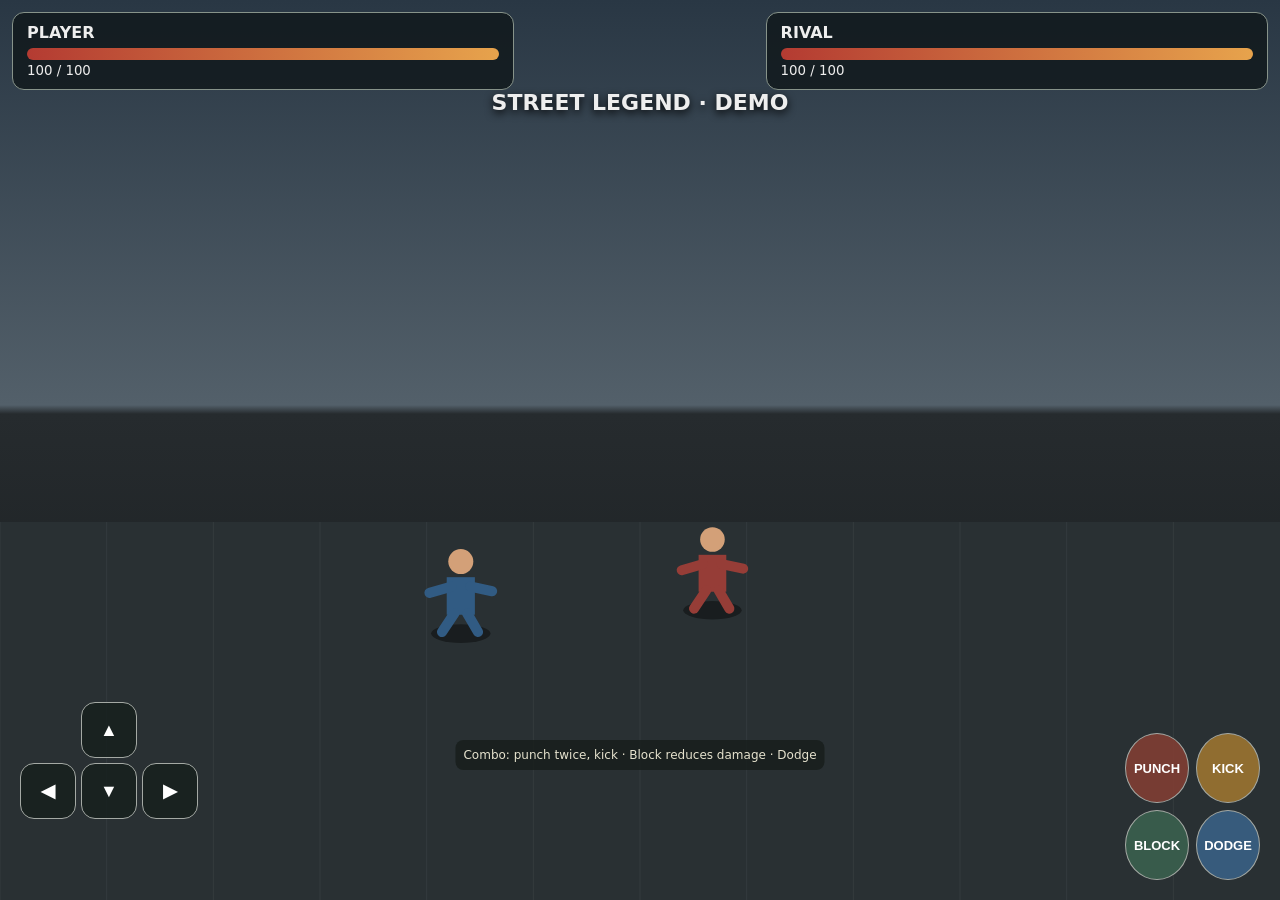
==== fighting-tiger-prototype/index.html @ 5a215678 "Expand combat with combos, block and dodge mechanics" ====
<!DOCTYPE html>
<html lang="en"><head><meta charset="utf-8"><meta name="viewport" content="width=device-width,initial-scale=1,maximum-scale=1,user-scalable=no"><title>Street Legend — Combat Prototype</title>
<style>
*{box-sizing:border-box}body{margin:0;background:#101315;color:#eee;font-family:system-ui;overflow:hidden}canvas{display:block;width:100vw;height:100vh;background:linear-gradient(#293744 0%,#53606a 45%,#262b2e 46%,#15191b 100%)}.hud{position:fixed;top:12px;left:12px;right:12px;display:flex;justify-content:space-between;gap:10px}.panel{background:#101719cc;border:1px solid #87938a;border-radius:12px;padding:10px 14px;min-width:40%}.bar{height:12px;background:#42494a;border-radius:9px;margin-top:6px;overflow:hidden}.fill{height:100%;background:linear-gradient(90deg,#b43b32,#e7a34c);width:100%;transition:width .2s}.controls{position:fixed;bottom:20px;left:0;right:0;display:flex;justify-content:space-between;padding:0 20px;align-items:end}.pad{display:grid;grid-template-columns:56px 56px 56px;grid-template-rows:56px 56px 56px;gap:5px}.btn{border:1px solid #a4a9a4;border-radius:14px;background:#17201ed9;color:white;font-weight:bold;font-size:18px;touch-action:none}.pad .up{grid-column:2}.pad .left{grid-column:1;grid-row:2}.pad .down{grid-column:2;grid-row:2}.pad .right{grid-column:3;grid-row:2}.actions{display:grid;grid-template-columns:64px 64px;gap:7px}.actions button{height:70px;border-radius:50%;background:#803e34e8;font-size:13px}.actions .kick{background:#9c7431e8}.note{position:fixed;bottom:130px;left:50%;transform:translateX(-50%);font-size:12px;color:#e6e2ce;background:#171d1bcc;padding:8px;border-radius:8px;white-space:nowrap}.title{position:fixed;top:90px;left:50%;transform:translateX(-50%);font-size:22px;font-weight:900;text-shadow:0 3px 8px #000}
</style></head><body><canvas id="c"></canvas><div class="hud"><div class="panel"><b>PLAYER</b><div class="bar"><div id="hp" class="fill"></div></div><small id="hptext">100 / 100</small></div><div class="panel"><b>RIVAL</b><div class="bar"><div id="ehp" class="fill"></div></div><small id="ehptext">100 / 100</small></div></div><div class="title" id="title">STREET LEGEND · DEMO</div><div class="controls"><div class="pad"><button class="btn up" data-m="up">▲</button><button class="btn left" data-m="left">◀</button><button class="btn down" data-m="down">▼</button><button class="btn right" data-m="right">▶</button></div><div class="actions"><button class="btn" id="punch">PUNCH</button><button class="btn kick" id="kick">KICK</button><button class="btn" id="block" style="background:#385b4b">BLOCK</button><button class="btn" id="dodge" style="background:#375b7c">DODGE</button></div></div><div class="note">Combo: punch twice, kick · Block reduces damage · Dodge</div>
<script>
const c=document.querySelector('#c'),ctx=c.getContext('2d');function resize(){c.width=innerWidth*devicePixelRatio;c.height=innerHeight*devicePixelRatio;ctx.setTransform(devicePixelRatio,0,0,devicePixelRatio,0,0)}resize();onresize=resize;
let player={x:0.36,y:0.65,hp:100,attack:0},enemy={x:0.64,y:0.58,hp:100,attack:0},keys={},flash=0,won=false;
function fighter(x,y,color,attack){let px=x*innerWidth,py=y*innerHeight,s=70+(y-.5)*55;ctx.save();ctx.translate(px,py);if(attack)ctx.rotate(attack*.12);ctx.fillStyle='#0006';ctx.beginPath();ctx.ellipse(0,s*.62,s*.38,s*.12,0,0,Math.PI*2);ctx.fill();ctx.fillStyle=color;ctx.fillRect(-s*.18,-s*.1,s*.36,s*.48);ctx.fillStyle='#d3a078';ctx.beginPath();ctx.arc(0,-s*.3,s*.16,0,Math.PI*2);ctx.fill();ctx.strokeStyle=color;ctx.lineWidth=s*.13;ctx.lineCap='round';ctx.beginPath();ctx.moveTo(-s*.12,s*.02);ctx.lineTo(-s*.4,s*.1+attack*4);ctx.moveTo(s*.12,s*.02);ctx.lineTo(s*.4,s*.08-attack*4);ctx.moveTo(-s*.08,s*.36);ctx.lineTo(-s*.24,s*.6);ctx.moveTo(s*.08,s*.36);ctx.lineTo(s*.22,s*.6);ctx.stroke();ctx.restore()}
function draw(){ctx.clearRect(0,0,innerWidth,innerHeight);let ground=innerHeight*.58;ctx.fillStyle='#293033';ctx.fillRect(0,ground,innerWidth,innerHeight-ground);for(let i=0;i<12;i++){ctx.strokeStyle='#343b3e';ctx.beginPath();ctx.moveTo(i*innerWidth/12,ground);ctx.lineTo(i*innerWidth/12,innerHeight);ctx.stroke()}fighter(player.x,player.y,'#315b83',player.attack);fighter(enemy.x,enemy.y,'#963d37',enemy.attack);if(flash){ctx.fillStyle='#fff4';ctx.fillRect(0,0,innerWidth,innerHeight);flash--}requestAnimationFrame(draw)}draw();
function update(){let sp=.005;for(let k in keys)if(keys[k]){if(k==='up')player.y-=sp;if(k==='down')player.y+=sp;if(k==='left')player.x-=sp;if(k==='right')player.x+=sp}player.x=Math.max(.1,Math.min(.9,player.x));player.y=Math.max(.45,Math.min(.85,player.y));if(enemy.hp>0){let dx=player.x-enemy.x,dy=player.y-enemy.y;enemy.x+=Math.sign(dx)*.0014;enemy.y+=Math.sign(dy)*.0008;if(Math.abs(dx)<.1&&Math.abs(dy)<.1&&Math.random()<.008){player.hp=Math.max(0,player.hp-4);flash=4;hud()}}hud();setTimeout(update,30)}update();
function hud(){document.querySelector('#hp').style.width=player.hp+'%';document.querySelector('#ehp').style.width=enemy.hp+'%';document.querySelector('#hptext').textContent=player.hp+' / 100';document.querySelector('#ehptext').textContent=enemy.hp+' / 100';if(enemy.hp<=0&&!won){won=true;document.querySelector('#title').textContent='VICTORY! · RIVAL DEFEATED';}if(player.hp<=0)document.querySelector('#title').textContent='DEFEATED · TAP TO RESTART'}
document.querySelectorAll('[data-m]').forEach(b=>{let m=b.dataset.m;b.onpointerdown=e=>{e.preventDefault();keys[m]=true};b.onpointerup=b.onpointerleave=()=>keys[m]=false});
function hit(type){if(won||player.hp<=0)return;let dx=player.x-enemy.x,dy=player.y-enemy.y;if(Math.abs(dx)<.16&&Math.abs(dy)<.13){enemy.hp=Math.max(0,enemy.hp-(type==='kick'?16:10));enemy.attack=-1;flash=3;setTimeout(()=>enemy.attack=0,180)}player.attack=type==='kick'?2:1;setTimeout(()=>player.attack=0,200);hud()}
document.querySelector('#punch').onclick=()=>hit('punch');document.querySelector('#kick').onclick=()=>hit('kick');document.querySelector('#title').onclick=()=>{if(player.hp<=0||won){player.hp=enemy.hp=100;won=false;document.querySelector('#title').textContent='STREET LEGEND · DEMO';hud()}};

// Combat expansion: defensive actions, combos, and clearer enemy pressure.
let blocking=false, dodging=false, comboCount=0, comboTimer=null;
const blockBtn=document.querySelector('#block'),dodgeBtn=document.querySelector('#dodge');
blockBtn.onpointerdown=e=>{e.preventDefault();blocking=true;blockBtn.style.filter='brightness(1.5)'};
blockBtn.onpointerup=blockBtn.onpointerleave=()=>{blocking=false;blockBtn.style.filter=''};
dodgeBtn.onclick=()=>{if(won||player.hp<=0)return;dodging=true;player.x=Math.max(.08,Math.min(.92,player.x+(player.x<enemy.x?-0.07:0.07)));setTimeout(()=>dodging=false,380)};
const baseHit=hit;
hit=function(type){if(won||player.hp<=0)return;let dx=player.x-enemy.x,dy=player.y-enemy.y;if(Math.abs(dx)<.17&&Math.abs(dy)<.15){comboCount++;clearTimeout(comboTimer);comboTimer=setTimeout(()=>comboCount=0,1000);let damage=(type==='kick'?18:11)+(comboCount>=3?7:0);enemy.hp=Math.max(0,enemy.hp-damage);document.querySelector('#title').textContent=comboCount>=3?'COMBO STRIKE!':'STREET LEGEND · DEMO';enemy.attack=-1;flash=3;setTimeout(()=>enemy.attack=0,180)}player.attack=type==='kick'?2:1;setTimeout(()=>player.attack=0,200);hud()};
update=function(){let sp=.005;for(let k in keys)if(keys[k]){if(k==='up')player.y-=sp;if(k==='down')player.y+=sp;if(k==='left')player.x-=sp;if(k==='right')player.x+=sp}player.x=Math.max(.08,Math.min(.92,player.x));player.y=Math.max(.45,Math.min(.85,player.y));if(enemy.hp>0&&player.hp>0){let dx=player.x-enemy.x,dy=player.y-enemy.y;enemy.x+=Math.sign(dx)*.0013;enemy.y+=Math.sign(dy)*.0007;if(Math.abs(dx)<.11&&Math.abs(dy)<.13&&Math.random()<.009&&!dodging){player.hp=Math.max(0,player.hp-(blocking?1:4));flash=blocking?1:4;hud()}}hud();setTimeout(update,30)};update();
</script></body></html>
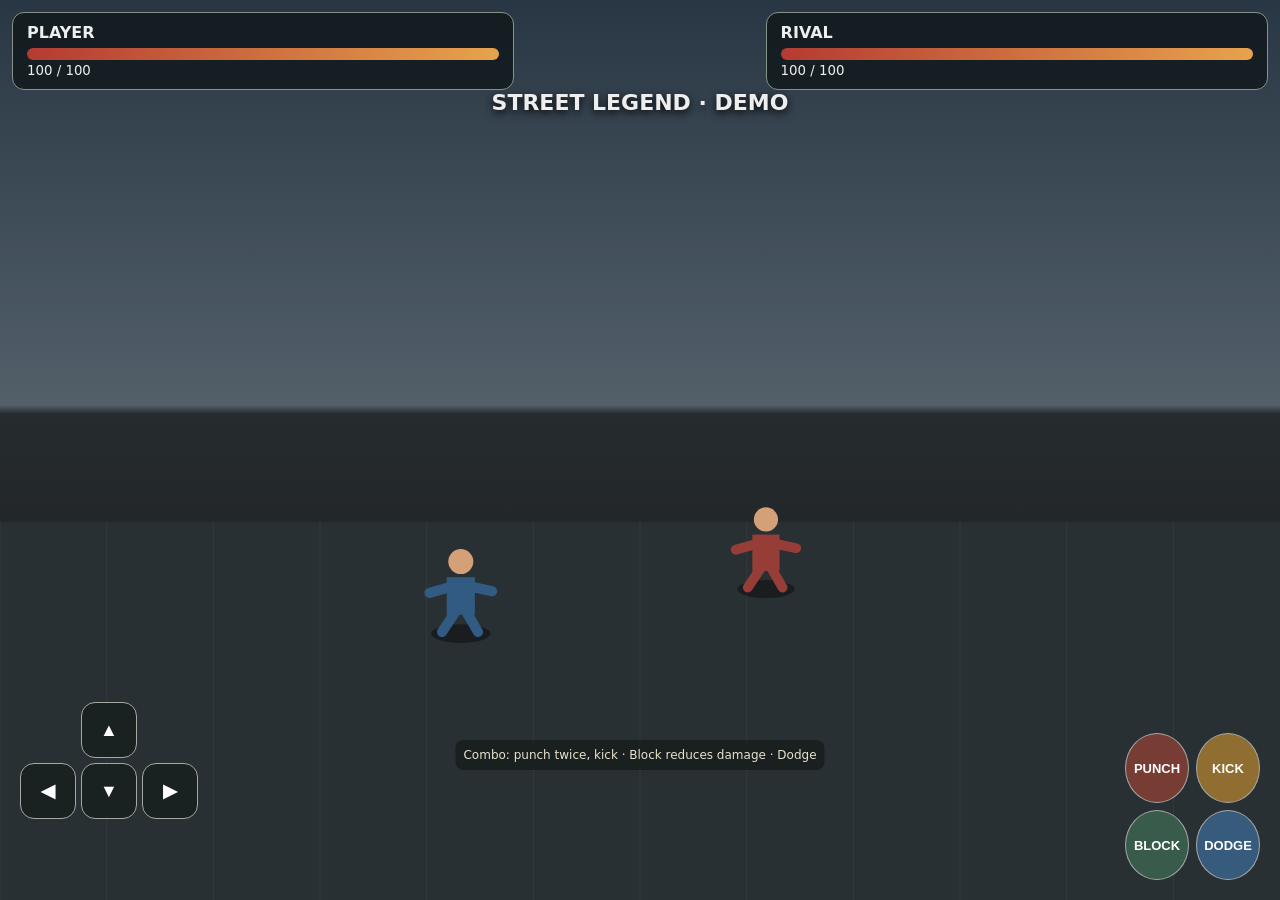
==== commit 609b7ea9: "Prevent duplicate combat update loop" ====
--- a/fighting-tiger-prototype/index.html
+++ b/fighting-tiger-prototype/index.html
@@ -8,7 +8,7 @@
 let player={x:0.36,y:0.65,hp:100,attack:0},enemy={x:0.64,y:0.58,hp:100,attack:0},keys={},flash=0,won=false;
 function fighter(x,y,color,attack){let px=x*innerWidth,py=y*innerHeight,s=70+(y-.5)*55;ctx.save();ctx.translate(px,py);if(attack)ctx.rotate(attack*.12);ctx.fillStyle='#0006';ctx.beginPath();ctx.ellipse(0,s*.62,s*.38,s*.12,0,0,Math.PI*2);ctx.fill();ctx.fillStyle=color;ctx.fillRect(-s*.18,-s*.1,s*.36,s*.48);ctx.fillStyle='#d3a078';ctx.beginPath();ctx.arc(0,-s*.3,s*.16,0,Math.PI*2);ctx.fill();ctx.strokeStyle=color;ctx.lineWidth=s*.13;ctx.lineCap='round';ctx.beginPath();ctx.moveTo(-s*.12,s*.02);ctx.lineTo(-s*.4,s*.1+attack*4);ctx.moveTo(s*.12,s*.02);ctx.lineTo(s*.4,s*.08-attack*4);ctx.moveTo(-s*.08,s*.36);ctx.lineTo(-s*.24,s*.6);ctx.moveTo(s*.08,s*.36);ctx.lineTo(s*.22,s*.6);ctx.stroke();ctx.restore()}
 function draw(){ctx.clearRect(0,0,innerWidth,innerHeight);let ground=innerHeight*.58;ctx.fillStyle='#293033';ctx.fillRect(0,ground,innerWidth,innerHeight-ground);for(let i=0;i<12;i++){ctx.strokeStyle='#343b3e';ctx.beginPath();ctx.moveTo(i*innerWidth/12,ground);ctx.lineTo(i*innerWidth/12,innerHeight);ctx.stroke()}fighter(player.x,player.y,'#315b83',player.attack);fighter(enemy.x,enemy.y,'#963d37',enemy.attack);if(flash){ctx.fillStyle='#fff4';ctx.fillRect(0,0,innerWidth,innerHeight);flash--}requestAnimationFrame(draw)}draw();
-function update(){let sp=.005;for(let k in keys)if(keys[k]){if(k==='up')player.y-=sp;if(k==='down')player.y+=sp;if(k==='left')player.x-=sp;if(k==='right')player.x+=sp}player.x=Math.max(.1,Math.min(.9,player.x));player.y=Math.max(.45,Math.min(.85,player.y));if(enemy.hp>0){let dx=player.x-enemy.x,dy=player.y-enemy.y;enemy.x+=Math.sign(dx)*.0014;enemy.y+=Math.sign(dy)*.0008;if(Math.abs(dx)<.1&&Math.abs(dy)<.1&&Math.random()<.008){player.hp=Math.max(0,player.hp-4);flash=4;hud()}}hud();setTimeout(update,30)}update();
+function update(){let sp=.005;for(let k in keys)if(keys[k]){if(k==='up')player.y-=sp;if(k==='down')player.y+=sp;if(k==='left')player.x-=sp;if(k==='right')player.x+=sp}player.x=Math.max(.1,Math.min(.9,player.x));player.y=Math.max(.45,Math.min(.85,player.y));if(enemy.hp>0){let dx=player.x-enemy.x,dy=player.y-enemy.y;enemy.x+=Math.sign(dx)*.0014;enemy.y+=Math.sign(dy)*.0008;if(Math.abs(dx)<.1&&Math.abs(dy)<.1&&Math.random()<.008){player.hp=Math.max(0,player.hp-4);flash=4;hud()}}hud();setTimeout(update,30)};
 function hud(){document.querySelector('#hp').style.width=player.hp+'%';document.querySelector('#ehp').style.width=enemy.hp+'%';document.querySelector('#hptext').textContent=player.hp+' / 100';document.querySelector('#ehptext').textContent=enemy.hp+' / 100';if(enemy.hp<=0&&!won){won=true;document.querySelector('#title').textContent='VICTORY! · RIVAL DEFEATED';}if(player.hp<=0)document.querySelector('#title').textContent='DEFEATED · TAP TO RESTART'}
 document.querySelectorAll('[data-m]').forEach(b=>{let m=b.dataset.m;b.onpointerdown=e=>{e.preventDefault();keys[m]=true};b.onpointerup=b.onpointerleave=()=>keys[m]=false});
 function hit(type){if(won||player.hp<=0)return;let dx=player.x-enemy.x,dy=player.y-enemy.y;if(Math.abs(dx)<.16&&Math.abs(dy)<.13){enemy.hp=Math.max(0,enemy.hp-(type==='kick'?16:10));enemy.attack=-1;flash=3;setTimeout(()=>enemy.attack=0,180)}player.attack=type==='kick'?2:1;setTimeout(()=>player.attack=0,200);hud()}
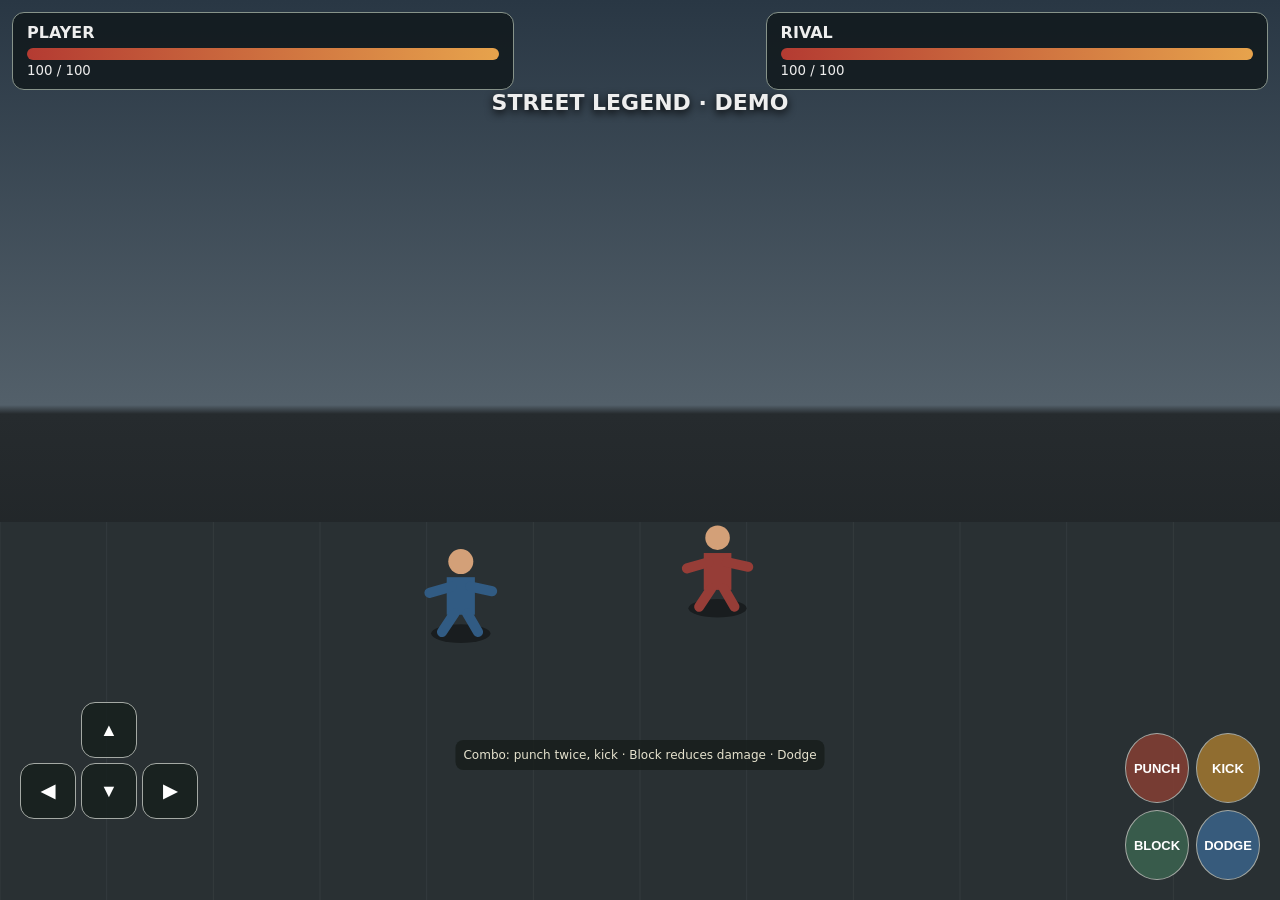
==== commit 98d7afa3: "Upgrade Street Legend keyboard controls and rival attack telegraph" ====
--- a/fighting-tiger-prototype/index.html
+++ b/fighting-tiger-prototype/index.html
@@ -23,4 +23,23 @@
 const baseHit=hit;
 hit=function(type){if(won||player.hp<=0)return;let dx=player.x-enemy.x,dy=player.y-enemy.y;if(Math.abs(dx)<.17&&Math.abs(dy)<.15){comboCount++;clearTimeout(comboTimer);comboTimer=setTimeout(()=>comboCount=0,1000);let damage=(type==='kick'?18:11)+(comboCount>=3?7:0);enemy.hp=Math.max(0,enemy.hp-damage);document.querySelector('#title').textContent=comboCount>=3?'COMBO STRIKE!':'STREET LEGEND · DEMO';enemy.attack=-1;flash=3;setTimeout(()=>enemy.attack=0,180)}player.attack=type==='kick'?2:1;setTimeout(()=>player.attack=0,200);hud()};
 update=function(){let sp=.005;for(let k in keys)if(keys[k]){if(k==='up')player.y-=sp;if(k==='down')player.y+=sp;if(k==='left')player.x-=sp;if(k==='right')player.x+=sp}player.x=Math.max(.08,Math.min(.92,player.x));player.y=Math.max(.45,Math.min(.85,player.y));if(enemy.hp>0&&player.hp>0){let dx=player.x-enemy.x,dy=player.y-enemy.y;enemy.x+=Math.sign(dx)*.0013;enemy.y+=Math.sign(dy)*.0007;if(Math.abs(dx)<.11&&Math.abs(dy)<.13&&Math.random()<.009&&!dodging){player.hp=Math.max(0,player.hp-(blocking?1:4));flash=blocking?1:4;hud()}}hud();setTimeout(update,30)};update();
-</script></body></html>+</script>
+<!-- Gameplay upgrade: keyboard, smarter movement, cooldowns and effects -->
+<script>
+// Keyboard play and improved combat presentation
+const keyMap={w:'up',ArrowUp:'up',s:'down',ArrowDown:'down',a:'left',ArrowLeft:'left',d:'right',ArrowRight:'right'};
+addEventListener('keydown',e=>{if(keyMap[e.key]){keys[keyMap[e.key]]=true;e.preventDefault()} if(e.key==='j')hit('punch');if(e.key==='k')hit('kick');if(e.key==='l')blocking=true;if(e.key===' '){e.preventDefault();dodgeBtn.click()}});
+addEventListener('keyup',e=>{if(keyMap[e.key])keys[keyMap[e.key]]=false;if(e.key==='l')blocking=false});
+// Smooth pulse effect when combat is close, with an optional shake on impact
+let impactShake=0;
+const oldDraw=fighter;
+fighter=function(x,y,color,attack){oldDraw(x,y,color,attack);if(attack){ctx.save();ctx.globalAlpha=.18;ctx.fillStyle='#fff';ctx.beginPath();ctx.arc(x*innerWidth,y*innerHeight-30,48,0,Math.PI*2);ctx.fill();ctx.restore()}};
+// Prevent attacks from being spammed and make enemy strikes telegraphed
+let playerCooldown=0,enemyWindup=0,enemyCooldown=0;
+const previousHit=hit;
+hit=function(type){if(playerCooldown>0||blocking)return;playerCooldown=type==='kick'?520:300;previousHit(type);setTimeout(()=>playerCooldown=0,type==='kick'?520:300)};
+// Stronger rival behaviour: occasional wind-up attack, recover window and distance-aware pursuit.
+update=function(){let sp=.0048;for(let k in keys)if(keys[k]){if(k==='up')player.y-=sp;if(k==='down')player.y+=sp;if(k==='left')player.x-=sp;if(k==='right')player.x+=sp}player.x=Math.max(.08,Math.min(.92,player.x));player.y=Math.max(.46,Math.min(.84,player.y));if(enemy.hp>0&&player.hp>0){let dx=player.x-enemy.x,dy=player.y-enemy.y,dist=Math.abs(dx);if(enemyWindup>0){enemyWindup-=30;if(enemyWindup<=0&&dist<.13&&Math.abs(dy)<.13&&!dodging){player.hp=Math.max(0,player.hp-(blocking?2:9));flash=blocking?2:5;hud();enemyCooldown=850}}else if(enemyCooldown>0)enemyCooldown-=30;else if(dist<.13&&Math.abs(dy)<.13&&Math.random()<.025){enemyWindup=240;document.querySelector('#title').textContent='RIVAL ATTACK! BLOCK OR DODGE';enemy.attack=1;setTimeout(()=>enemy.attack=0,220)}else{enemy.x+=Math.sign(dx)*.0012;enemy.y+=Math.sign(dy)*.00065}}hud();setTimeout(update,30)};
+update();
+</script>
+</body></html>
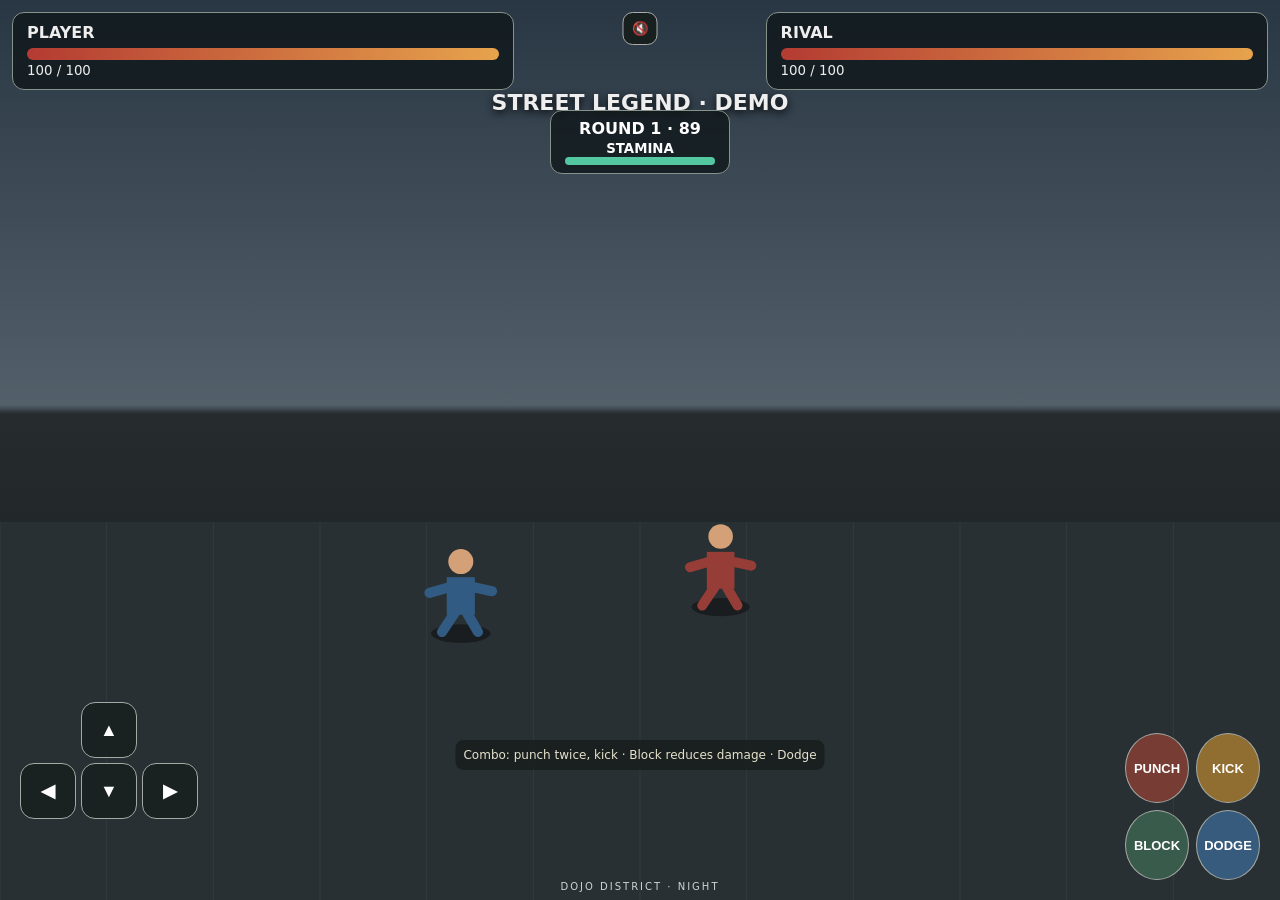
==== commit 0f51727a: "Add stamina meter round timer and match presentation polish" ====
--- a/fighting-tiger-prototype/index.html
+++ b/fighting-tiger-prototype/index.html
@@ -42,4 +42,18 @@
 update=function(){let sp=.0048;for(let k in keys)if(keys[k]){if(k==='up')player.y-=sp;if(k==='down')player.y+=sp;if(k==='left')player.x-=sp;if(k==='right')player.x+=sp}player.x=Math.max(.08,Math.min(.92,player.x));player.y=Math.max(.46,Math.min(.84,player.y));if(enemy.hp>0&&player.hp>0){let dx=player.x-enemy.x,dy=player.y-enemy.y,dist=Math.abs(dx);if(enemyWindup>0){enemyWindup-=30;if(enemyWindup<=0&&dist<.13&&Math.abs(dy)<.13&&!dodging){player.hp=Math.max(0,player.hp-(blocking?2:9));flash=blocking?2:5;hud();enemyCooldown=850}}else if(enemyCooldown>0)enemyCooldown-=30;else if(dist<.13&&Math.abs(dy)<.13&&Math.random()<.025){enemyWindup=240;document.querySelector('#title').textContent='RIVAL ATTACK! BLOCK OR DODGE';enemy.attack=1;setTimeout(()=>enemy.attack=0,220)}else{enemy.x+=Math.sign(dx)*.0012;enemy.y+=Math.sign(dy)*.00065}}hud();setTimeout(update,30)};
 update();
 </script>
+
+<script>
+// Additional polish: match-style timer, arena boundaries, stamina, round reset and mobile sound toggle.
+let stamina=100, roundSeconds=90, roundTimer=null, soundEnabled=false;
+const extraHud=document.createElement('div');extraHud.style.cssText='position:fixed;top:110px;left:50%;transform:translateX(-50%);background:#101719cc;border:1px solid #87938a;border-radius:12px;padding:8px 14px;text-align:center;color:#fff;font-weight:800;z-index:5';extraHud.innerHTML='ROUND 1 · <span id="timer">90</span><br><small>STAMINA</small><div style="width:150px;height:8px;background:#555;border-radius:6px;overflow:hidden"><div id="staminabar" style="height:100%;width:100%;background:#53c8a1"></div></div>';document.body.appendChild(extraHud);
+const soundBtn=document.createElement('button');soundBtn.textContent='🔇';soundBtn.style.cssText='position:fixed;top:12px;left:50%;transform:translateX(-50%);z-index:8;background:#17201e;color:white;border:1px solid #aaa;border-radius:10px;padding:8px';document.body.appendChild(soundBtn);soundBtn.onclick=()=>{soundEnabled=!soundEnabled;soundBtn.textContent=soundEnabled?'🔊':'🔇'};
+function startRoundClock(){if(roundTimer)clearInterval(roundTimer);roundSeconds=90;roundTimer=setInterval(()=>{if(player.hp<=0||enemy.hp<=0){clearInterval(roundTimer);return}roundSeconds--;document.querySelector('#timer').textContent=roundSeconds;if(roundSeconds<=0){clearInterval(roundTimer);document.querySelector('#title').textContent=player.hp>enemy.hp?'TIME UP · PLAYER WINS':'TIME UP · RIVAL WINS'}},1000)}startRoundClock();
+// Stamina drains on attacks/dodge and regenerates while idle.
+const oldHit=hit;hit=function(type){if(stamina<(type==='kick'?25:12)) {document.querySelector('#title').textContent='LOW STAMINA · RECOVER';return}stamina=Math.max(0,stamina-(type==='kick'?25:12));oldHit(type)};
+const oldDodge=dodgeBtn.onclick;dodgeBtn.onclick=()=>{if(stamina<20){document.querySelector('#title').textContent='LOW STAMINA · RECOVER';return}stamina-=20;if(oldDodge)oldDodge()};
+const staminaLoop=setInterval(()=>{if(!blocking&&!keys.up&&!keys.down&&!keys.left&&!keys.right)stamina=Math.min(100,stamina+1.2);document.querySelector('#staminabar').style.width=stamina+'%'},120);
+// Keep both fighters within arena and add a small arena label.
+const arenaLabel=document.createElement('div');arenaLabel.textContent='DOJO DISTRICT · NIGHT';arenaLabel.style.cssText='position:fixed;bottom:8px;left:50%;transform:translateX(-50%);color:#cbd5d1;font-size:10px;letter-spacing:2px';document.body.appendChild(arenaLabel);
+</script>
 </body></html>
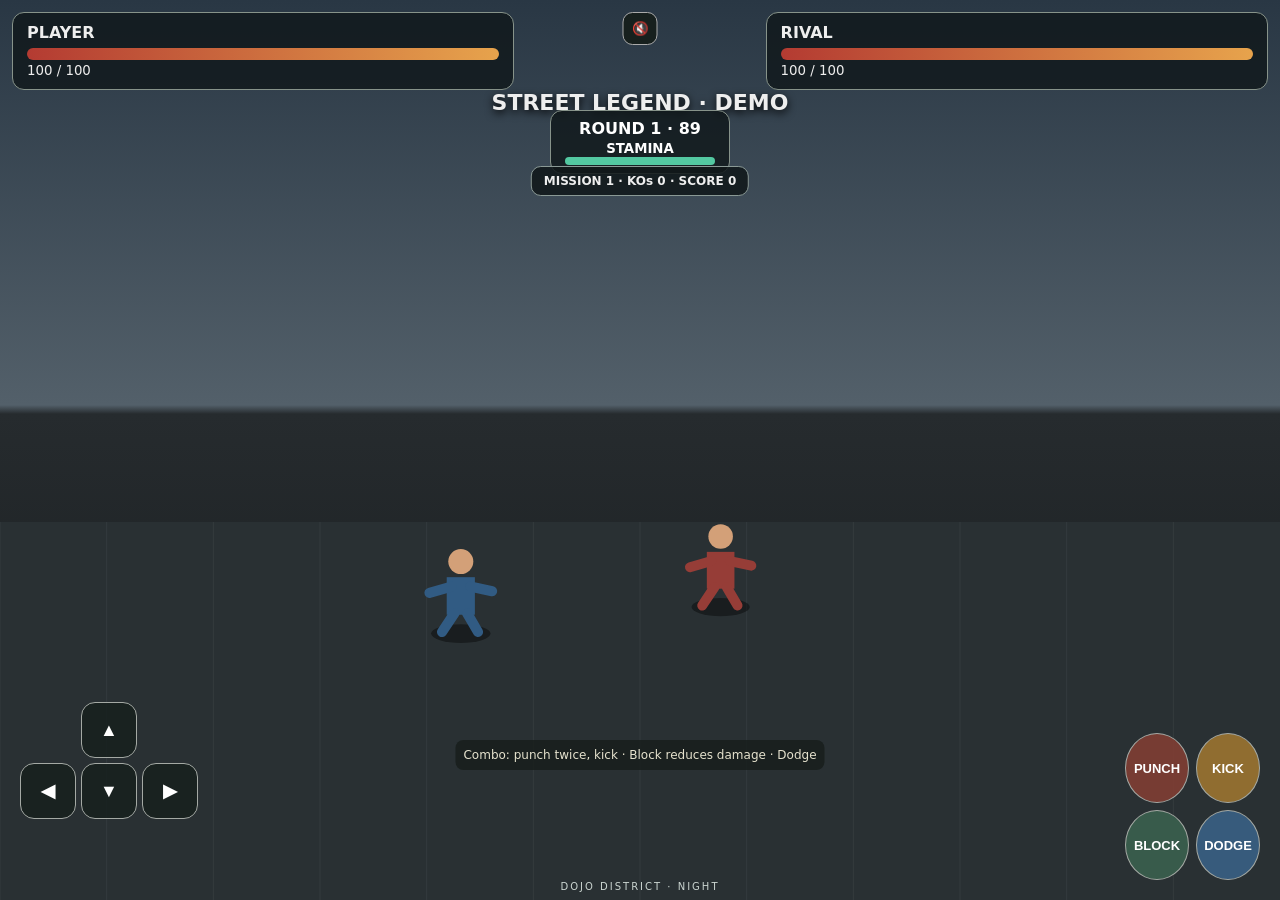
==== commit 67a38ce9: "Add mission progression and escalating challengers to Street Legend" ====
--- a/fighting-tiger-prototype/index.html
+++ b/fighting-tiger-prototype/index.html
@@ -56,4 +56,15 @@
 // Keep both fighters within arena and add a small arena label.
 const arenaLabel=document.createElement('div');arenaLabel.textContent='DOJO DISTRICT · NIGHT';arenaLabel.style.cssText='position:fixed;bottom:8px;left:50%;transform:translateX(-50%);color:#cbd5d1;font-size:10px;letter-spacing:2px';document.body.appendChild(arenaLabel);
 </script>
+
+<script>
+// Street Legend progression layer: escalating opponents, score and a mission HUD.
+(()=>{
+ let stage=1, kos=0, score=0, stageLock=false;
+ const progress=document.createElement('div');progress.style.cssText='position:fixed;top:166px;left:50%;transform:translateX(-50%);z-index:7;background:#101719d9;border:1px solid #8a9995;border-radius:10px;padding:7px 12px;font-size:12px;font-weight:700;text-align:center';progress.textContent='MISSION 1 · KOs 0 · SCORE 0';document.body.appendChild(progress);
+ const originalHud=window.hud;
+ const observer=new MutationObserver(()=>{if(enemy.hp<=0&&!stageLock&&player.hp>0){stageLock=true;kos++;score+=100*stage;progress.textContent='MISSION '+stage+' · KOs '+kos+' · SCORE '+score;document.querySelector('#title').textContent='KO! · '+(stage<5?'NEXT CHALLENGER':'STREET CHAMPION');if(stage<5)setTimeout(()=>{stage++;enemy.hp=100+stage*8;enemy.x=player.x<.5?.78:.22;enemy.y=.58;player.hp=Math.min(100,player.hp+15);stamina=Math.min(100,stamina+30);stageLock=false;progress.textContent='MISSION '+stage+' · KOs '+kos+' · SCORE '+score;document.querySelector('#title').textContent='MISSION '+stage+' · FIGHT!';hud()},1400);else document.querySelector('#title').textContent='STREET CHAMPION · SCORE '+score;}});
+ observer.observe(document.body,{subtree:true,childList:true,attributes:true});
+})();
+</script>
 </body></html>
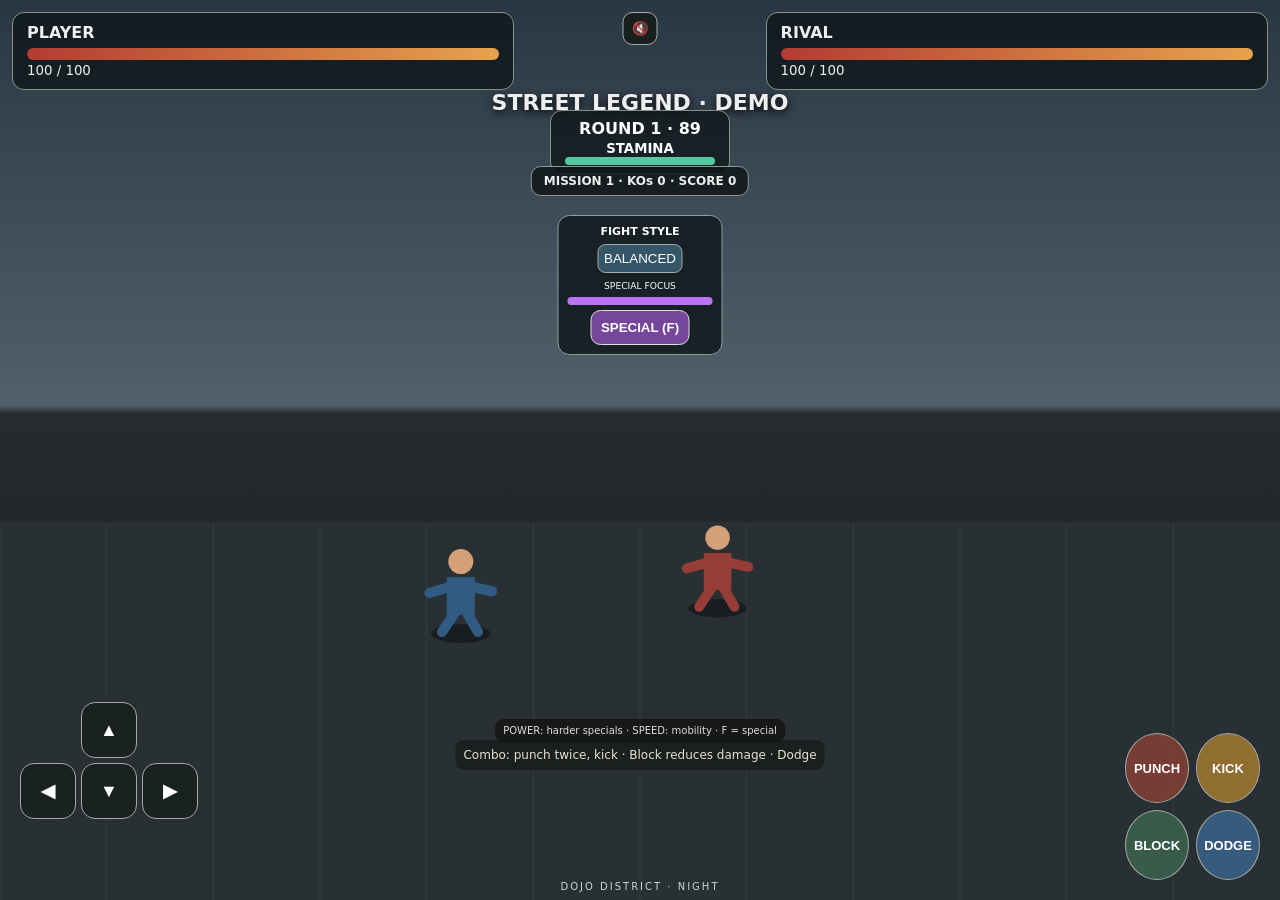
==== commit 0e0d5b76: "Add signature special attack and selectable fighting styles to Street Legend" ====
--- a/fighting-tiger-prototype/index.html
+++ b/fighting-tiger-prototype/index.html
@@ -67,4 +67,18 @@
  observer.observe(document.body,{subtree:true,childList:true,attributes:true});
 })();
 </script>
+
+<script>
+// Ability system: focus gauge, signature special and character style selection.
+(()=>{
+ let focus=100, specialBusy=false, style='BALANCED';
+ const panel=document.createElement('div');panel.style.cssText='position:fixed;top:215px;left:50%;transform:translateX(-50%);z-index:9;background:#121c20e8;border:1px solid #86a0a0;border-radius:12px;padding:9px;color:#fff;font-size:11px;text-align:center';
+ panel.innerHTML='<b>FIGHT STYLE</b><br><button id="stylebtn" style="margin:6px;padding:6px;background:#355568;color:white;border-radius:8px;border:1px solid #aaa">BALANCED</button><br><small>SPECIAL FOCUS</small><div style="width:145px;height:8px;background:#444;border-radius:8px;margin:5px auto"><div id="focusbar" style="width:100%;height:100%;background:#bb71f2;border-radius:8px"></div></div><button id="special" style="background:#75469a;color:white;border:1px solid #ddd;border-radius:10px;padding:9px;font-weight:bold">SPECIAL (F)</button>';document.body.appendChild(panel);
+ const styles=['BALANCED','POWER','SPEED'];document.querySelector('#stylebtn').onclick=()=>{style=styles[(styles.indexOf(style)+1)%styles.length];document.querySelector('#stylebtn').textContent=style;document.querySelector('#title').textContent='STYLE: '+style};
+ const special=()=>{if(specialBusy||focus<40||enemy.hp<=0||player.hp<=0)return;specialBusy=true;focus-=40;let distance=Math.abs(player.x-enemy.x)+Math.abs(player.y-enemy.y);if(distance<.28){enemy.hp=Math.max(0,enemy.hp- (style==='POWER'?38:30));flash=9;player.attack=3;setTimeout(()=>player.attack=0,400);hud();document.querySelector('#title').textContent='SIGNATURE STRIKE!'}else document.querySelector('#title').textContent='SPECIAL MISSED · CLOSE THE GAP';setTimeout(()=>specialBusy=false,900)};
+ document.querySelector('#special').onclick=special;addEventListener('keydown',e=>{if(e.key.toLowerCase()==='f')special()});
+ setInterval(()=>{focus=Math.min(100,focus+.35);document.querySelector('#focusbar').style.width=focus+'%'},100);
+ const styleTip=document.createElement('div');styleTip.textContent='POWER: harder specials · SPEED: mobility · F = special';styleTip.style.cssText='position:fixed;bottom:158px;left:50%;transform:translateX(-50%);font-size:10px;color:#ddd;background:#111b;padding:6px 8px;border-radius:8px;white-space:nowrap';document.body.appendChild(styleTip);
+})();
+</script>
 </body></html>
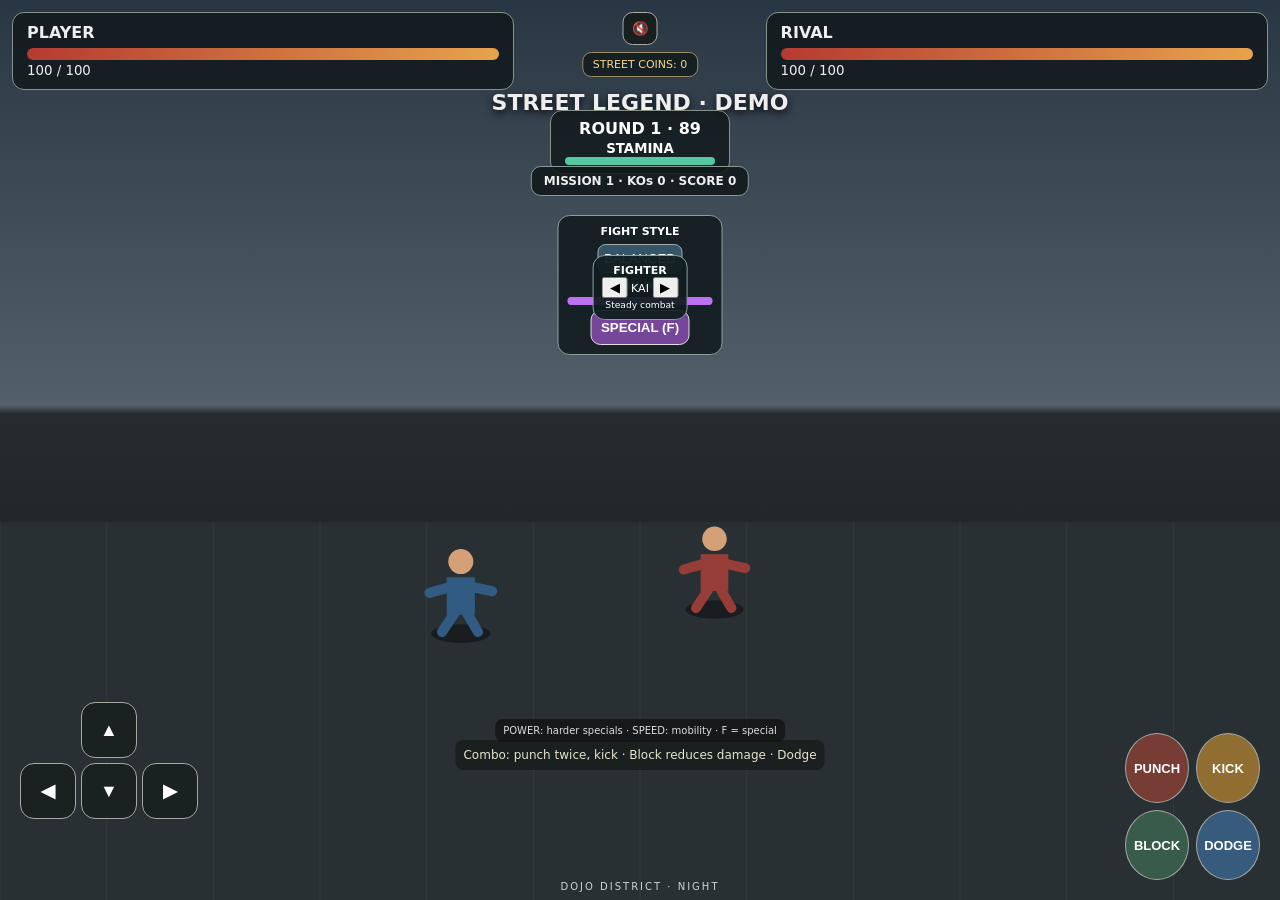
==== commit a0fdf7e9: "Add fighter roster selection and persistent street coin rewards" ====
--- a/fighting-tiger-prototype/index.html
+++ b/fighting-tiger-prototype/index.html
@@ -81,4 +81,18 @@
  const styleTip=document.createElement('div');styleTip.textContent='POWER: harder specials · SPEED: mobility · F = special';styleTip.style.cssText='position:fixed;bottom:158px;left:50%;transform:translateX(-50%);font-size:10px;color:#ddd;background:#111b;padding:6px 8px;border-radius:8px;white-space:nowrap';document.body.appendChild(styleTip);
 })();
 </script>
+
+<script>
+// Persistent fighter profile and roster selection.
+(()=>{
+ const fighters=[{name:'KAI',style:'BALANCED',bonus:'Steady combat'},{name:'BRUTUS',style:'POWER',bonus:'Heavy strike focus'},{name:'SHADE',style:'SPEED',bonus:'Agile fighter'}];let selected=0;
+ let save={coins:0,unlocked:0,fighter:0};try{save=Object.assign(save,JSON.parse(localStorage.getItem('streetLegendSave')||'{}'))}catch(e){}
+ selected=save.fighter||0;
+ const roster=document.createElement('div');roster.style.cssText='position:fixed;top:255px;left:50%;transform:translateX(-50%);z-index:10;background:#111c20ed;border:1px solid #8aa0a0;border-radius:12px;padding:8px;color:#fff;font-size:11px;text-align:center';roster.innerHTML='<b>FIGHTER</b><br><button id="rosterprev">◀</button> <span id="fightername">'+fighters[selected].name+'</span> <button id="rosternext">▶</button><br><small id="fighterinfo">'+fighters[selected].bonus+'</small>';document.body.appendChild(roster);
+ const profile=document.createElement('div');profile.style.cssText='position:fixed;top:8px;right:50%;transform:translateX(50%);margin-top:44px;z-index:8;background:#121c20db;border:1px solid #9b8b62;border-radius:9px;padding:5px 10px;color:#f6d58a;font-size:11px';profile.textContent='STREET COINS: '+save.coins;document.body.appendChild(profile);
+ function choose(i){selected=(i+fighters.length)%fighters.length;document.querySelector('#fightername').textContent=fighters[selected].name;document.querySelector('#fighterinfo').textContent=fighters[selected].bonus;save.fighter=selected;localStorage.setItem('streetLegendSave',JSON.stringify(save));}
+ document.querySelector('#rosterprev').onclick=()=>choose(selected-1);document.querySelector('#rosternext').onclick=()=>choose(selected+1);
+ const origHud=window.hud;let awarded=false;const watch=setInterval(()=>{if(enemy.hp<=0&&!awarded){awarded=true;save.coins=(save.coins||0)+100;profile.textContent='STREET COINS: '+save.coins;localStorage.setItem('streetLegendSave',JSON.stringify(save));}if(player.hp<=0)awarded=false;if(enemy.hp>0)awarded=false;},250);
+})();
+</script>
 </body></html>
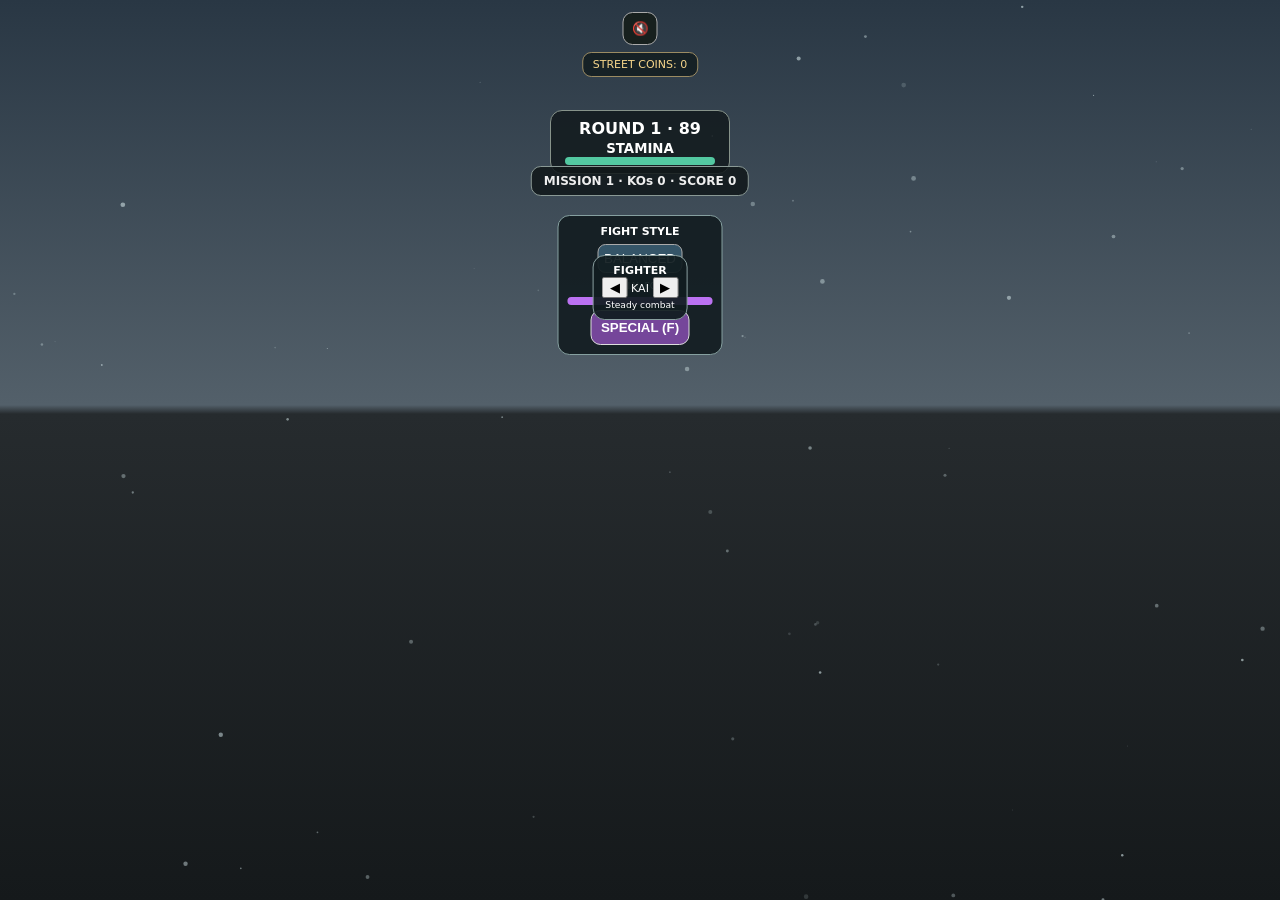
==== commit 7382dec2: "Upgrade Street Legend arena atmosphere and articulated fighter rendering" ====
--- a/fighting-tiger-prototype/index.html
+++ b/fighting-tiger-prototype/index.html
@@ -95,4 +95,9 @@
  const origHud=window.hud;let awarded=false;const watch=setInterval(()=>{if(enemy.hp<=0&&!awarded){awarded=true;save.coins=(save.coins||0)+100;profile.textContent='STREET COINS: '+save.coins;localStorage.setItem('streetLegendSave',JSON.stringify(save));}if(player.hp<=0)awarded=false;if(enemy.hp>0)awarded=false;},250);
 })();
 </script>
+
+<script>
+// Visual combat upgrade: arena lighting, improved silhouettes, animated ambience.
+(()=>{const canvas=document.querySelector('#c'),ctx2=canvas.getContext('2d');const fx=document.createElement('canvas');fx.style.cssText='position:fixed;inset:0;width:100vw;height:100vh;pointer-events:none;z-index:2';document.body.appendChild(fx);let fctx=fx.getContext('2d');function fit(){fx.width=innerWidth*devicePixelRatio;fx.height=innerHeight*devicePixelRatio;fctx.setTransform(devicePixelRatio,0,0,devicePixelRatio,0,0)}fit();addEventListener('resize',fit);let motes=Array.from({length:65},()=>({x:Math.random()*innerWidth,y:Math.random()*innerHeight,r:Math.random()*2+.4,v:Math.random()*.35+.1,a:Math.random()*.5+.15}));function ambient(){fctx.clearRect(0,0,innerWidth,innerHeight);motes.forEach(p=>{p.y-=p.v;if(p.y<0){p.y=innerHeight;p.x=Math.random()*innerWidth}fctx.globalAlpha=p.a;fctx.fillStyle='#c8d9dc';fctx.beginPath();fctx.arc(p.x,p.y,p.r,0,6.28);fctx.fill()});fctx.globalAlpha=1;requestAnimationFrame(ambient)}ambient();const old=window.fighter;window.fighter=function(x,y,color,attack){let px=x*innerWidth,py=y*innerHeight,s=70+(y-.5)*55;ctx2.save();ctx2.translate(px,py);ctx2.fillStyle='#0005';ctx2.beginPath();ctx2.ellipse(0,s*.63,s*.42,s*.12,0,0,6.28);ctx2.fill();ctx2.fillStyle=color;ctx2.fillRect(-s*.15,-s*.12,s*.3,s*.42);ctx2.fillStyle='#d4a078';ctx2.beginPath();ctx2.arc(0,-s*.3,s*.16,0,6.28);ctx2.fill();ctx2.fillStyle='#17191c';ctx2.fillRect(-s*.17,-s*.36,s*.34,s*.07);ctx2.strokeStyle=color;ctx2.lineWidth=s*.12;ctx2.lineCap='round';ctx2.beginPath();ctx2.moveTo(-s*.12,s*.02);ctx2.lineTo(-s*.32,s*.12);ctx2.lineTo(-s*.42,s*.02+attack*5);ctx2.moveTo(s*.12,s*.02);ctx2.lineTo(s*.28,s*.1);ctx2.lineTo(s*.38,s*.02-attack*5);ctx2.moveTo(-s*.06,s*.3);ctx2.lineTo(-s*.2,s*.48);ctx2.lineTo(-s*.25,s*.6);ctx2.moveTo(s*.06,s*.3);ctx2.lineTo(s*.19,s*.48);ctx2.lineTo(s*.23,s*.6);ctx2.stroke();ctx2.fillStyle='#c7c7c7';ctx2.beginPath();ctx2.arc(-s*.42,s*.02+attack*5,s*.09,0,6.28);ctx2.arc(s*.38,s*.02-attack*5,s*.09,0,6.28);ctx2.fill();ctx2.restore()}})();
+</script>
 </body></html>
